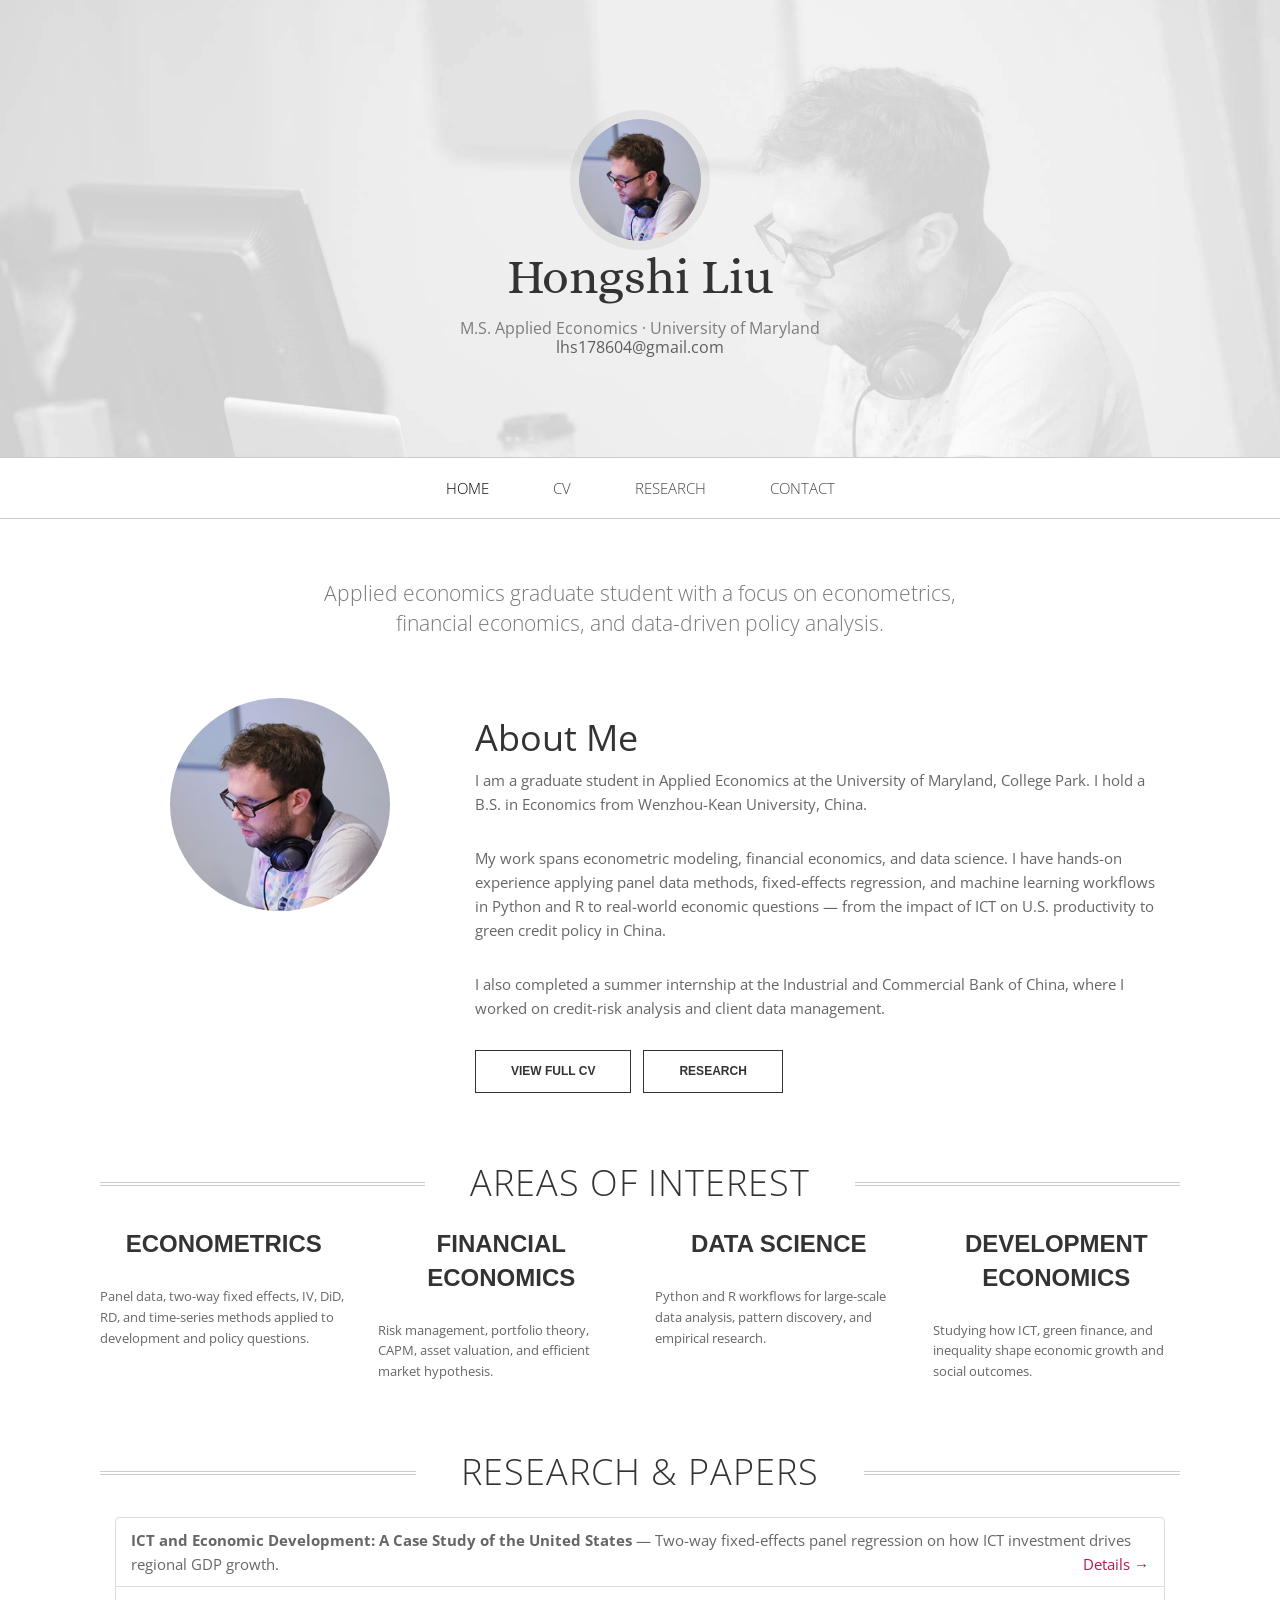
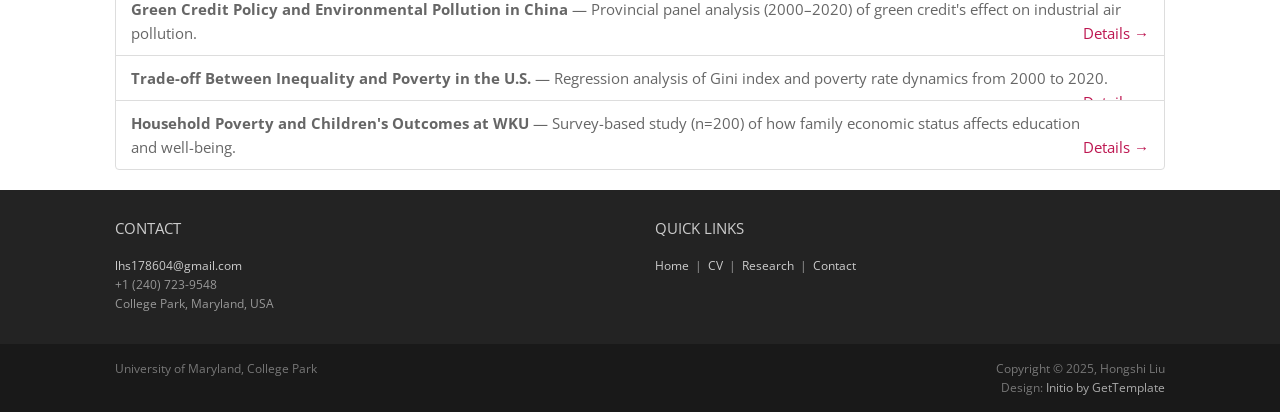
==== Initio/index.html @ 8a99cc48 "Test" ====
<!DOCTYPE html>
<html lang="en">
<head>
	<meta charset="utf-8">
	<meta name="viewport"    content="width=device-width, initial-scale=1.0">
	<meta name="description" content="Hongshi Liu - Applied Economics Student at University of Maryland">
	<meta name="author"      content="Hongshi Liu">

	<title>Hongshi Liu</title>

	<link rel="shortcut icon" href="assets/images/gt_favicon.png">

	<!-- Bootstrap -->
	<link href="https://maxcdn.bootstrapcdn.com/bootstrap/3.4.1/css/bootstrap.min.css" rel="stylesheet">
	<!-- Icons -->
	<link href="https://cdnjs.cloudflare.com/ajax/libs/font-awesome/4.7.0/css/font-awesome.min.css" rel="stylesheet">
	<!-- Fonts -->
	<link rel="stylesheet" href="https://fonts.googleapis.com/css?family=Alice|Open+Sans:400,300,700">
	<!-- Custom styles -->
	<link rel="stylesheet" href="assets/css/styles.css">

	<!--[if lt IE 9]> <script src="assets/js/html5shiv.js"></script> <![endif]-->
</head>
<body class="home">

<header id="header">
	<div id="head" class="parallax" parallax-speed="2">
		<h1 id="logo" class="text-center">
			<img class="img-circle" src="assets/images/guy.jpg" alt="Hongshi Liu">
			<span class="title">Hongshi Liu</span>
			<span class="tagline">M.S. Applied Economics &middot; University of Maryland<br>
				<a href="mailto:lhs178604@gmail.com">lhs178604@gmail.com</a></span>
		</h1>
	</div>

	<nav class="navbar navbar-default navbar-sticky">
		<div class="container-fluid">

			<div class="navbar-header">
				<button type="button" class="navbar-toggle" data-toggle="collapse" data-target="#bs-example-navbar-collapse-1"> <span class="sr-only">Toggle navigation</span> <span class="icon-bar"></span> <span class="icon-bar"></span> <span class="icon-bar"></span> </button>
			</div>

			<div class="navbar-collapse collapse">

				<ul class="nav navbar-nav">
					<li class="active"><a href="index.html">Home</a></li>
					<li><a href="cv.html">CV</a></li>
					<li><a href="research.html">Research</a></li>
					<li><a href="contact.html">Contact</a></li>
				</ul>

			</div><!--/.nav-collapse -->
		</div>
	</nav>
</header>

<main id="main">

	<div class="container">

		<div class="row section topspace">
			<div class="col-md-8 col-md-offset-2">
				<p class="lead text-center text-muted">Applied economics graduate student with a focus on econometrics, financial economics, and data-driven policy analysis.</p>
			</div>
		</div>

		<div class="row section topspace">
			<div class="col-md-4 text-center">
				<img src="assets/images/guy.jpg" alt="Hongshi Liu" class="img-responsive img-circle center-block" style="max-width: 220px; margin-bottom: 20px;">
			</div>
			<div class="col-md-8">
				<h2>About Me</h2>
				<p>I am a graduate student in Applied Economics at the University of Maryland, College Park. I hold a B.S. in Economics from Wenzhou-Kean University, China.</p>
				<p>My work spans econometric modeling, financial economics, and data science. I have hands-on experience applying panel data methods, fixed-effects regression, and machine learning workflows in Python and R to real-world economic questions &mdash; from the impact of ICT on U.S. productivity to green credit policy in China.</p>
				<p>I also completed a summer internship at the Industrial and Commercial Bank of China, where I worked on credit-risk analysis and client data management.</p>
				<p>
					<a href="cv.html" class="btn btn-action">View Full CV</a>&nbsp;&nbsp;
					<a href="research.html" class="btn btn-action">Research</a>
				</p>
			</div>
		</div>

		<div class="row section featured topspace">
			<h2 class="section-title"><span>Areas of Interest</span></h2>
			<div class="row">
				<div class="col-sm-6 col-md-3">
					<h3 class="text-center">Econometrics</h3>
					<p>Panel data, two-way fixed effects, IV, DiD, RD, and time-series methods applied to development and policy questions.</p>
				</div>
				<div class="col-sm-6 col-md-3">
					<h3 class="text-center">Financial Economics</h3>
					<p>Risk management, portfolio theory, CAPM, asset valuation, and efficient market hypothesis.</p>
				</div>
				<div class="col-sm-6 col-md-3">
					<h3 class="text-center">Data Science</h3>
					<p>Python and R workflows for large-scale data analysis, pattern discovery, and empirical research.</p>
				</div>
				<div class="col-sm-6 col-md-3">
					<h3 class="text-center">Development Economics</h3>
					<p>Studying how ICT, green finance, and inequality shape economic growth and social outcomes.</p>
				</div>
			</div>
		</div>

		<div class="row section topspace">
			<h2 class="section-title"><span>Research &amp; Papers</span></h2>
			<div class="col-md-12">
				<ul class="list-group">
					<li class="list-group-item">
						<strong>ICT and Economic Development: A Case Study of the United States</strong> &mdash;
						Two-way fixed-effects panel regression on how ICT investment drives regional GDP growth.
						<a href="research.html" class="pull-right">Details &rarr;</a>
					</li>
					<li class="list-group-item">
						<strong>Green Credit Policy and Environmental Pollution in China</strong> &mdash;
						Provincial panel analysis (2000&ndash;2020) of green credit's effect on industrial air pollution.
						<a href="research.html" class="pull-right">Details &rarr;</a>
					</li>
					<li class="list-group-item">
						<strong>Trade-off Between Inequality and Poverty in the U.S.</strong> &mdash;
						Regression analysis of Gini index and poverty rate dynamics from 2000 to 2020.
						<a href="research.html" class="pull-right">Details &rarr;</a>
					</li>
					<li class="list-group-item">
						<strong>Household Poverty and Children's Outcomes at WKU</strong> &mdash;
						Survey-based study (n=200) of how family economic status affects education and well-being.
						<a href="research.html" class="pull-right">Details &rarr;</a>
					</li>
				</ul>
			</div>
		</div>

	</div>	<!-- /container -->

</main>

<footer id="footer">
	<div class="container">
		<div class="row">
			<div class="col-md-6 widget">
				<h3 class="widget-title">Contact</h3>
				<div class="widget-body">
					<p>
						<a href="mailto:lhs178604@gmail.com">lhs178604@gmail.com</a><br>
						+1 (240) 723-9548<br>
						College Park, Maryland, USA
					</p>
				</div>
			</div>

			<div class="col-md-6 widget">
				<h3 class="widget-title">Quick Links</h3>
				<div class="widget-body">
					<p>
						<a href="index.html">Home</a> &nbsp;|&nbsp;
						<a href="cv.html">CV</a> &nbsp;|&nbsp;
						<a href="research.html">Research</a> &nbsp;|&nbsp;
						<a href="contact.html">Contact</a>
					</p>
				</div>
			</div>

		</div> <!-- /row of widgets -->
	</div>
</footer>

<footer id="underfooter">
	<div class="container">
		<div class="row">

			<div class="col-md-6 widget">
				<div class="widget-body">
					<p>University of Maryland, College Park</p>
				</div>
			</div>

			<div class="col-md-6 widget">
				<div class="widget-body">
					<p class="text-right">
						Copyright &copy; 2025, Hongshi Liu<br>
						Design: <a href="http://www.gettemplate.com" rel="designer">Initio by GetTemplate</a>
					</p>
				</div>
			</div>

		</div> <!-- /row of widgets -->
	</div>
</footer>

<!-- JavaScript libs are placed at the end of the document so the pages load faster -->
<script src="https://code.jquery.com/jquery-1.12.4.min.js"></script>
<script src="https://maxcdn.bootstrapcdn.com/bootstrap/3.4.1/js/bootstrap.min.js"></script>
<script src="assets/js/template.js"></script>
</body>
</html>
---- Initio/assets/css/styles.css ----
html {
  font-size: 100%;
}
body {
  font-size: 15px;
  font-size: 0.9375rem;
  font-family: "Open sans", Helvetica, Arial, sans-serif;
  color: #666666;
  padding: 0;
}
.topspace {
  margin-top: 40px;
}
/*********************************************************************


                            Navigation in header


**********************************************************************/
.navbar {
  border-width: 1px 0;
  -webkit-border-radius: 0;
  -webkit-background-clip: padding-box;
  -moz-border-radius: 0;
  -moz-background-clip: padding;
  border-radius: 0;
  background-clip: padding-box;
  width: 100%;
}
.navbar.stick {
  position: fixed;
  top: 0;
  left: 0;
  opacity: .85;
}
.navbar-collapse {
  -webkit-border-radius: 0;
  -webkit-background-clip: padding-box;
  -moz-border-radius: 0;
  -moz-background-clip: padding;
  border-radius: 0;
  background-clip: padding-box;
  font-family: "Open sans", Helvetica, Arial, sans-serif;
  font-weight: 300;
  text-transform: uppercase;
}
.navbar-collapse .navbar-nav {
  float: none;
  margin: 0 auto;
  text-align: center;
}
.navbar-collapse .navbar-nav > li {
  float: none;
  display: inline-block;
}
.navbar-collapse .navbar-nav > li > a {
  padding: 20px 30px;
}
.dropdown ul.dropdown-menu {
  top: 85%;
  text-align: left;
}
.dropdown ul.dropdown-menu > li > a {
  padding: 5px 30px;
}
.navbar-default {
  background-color: #ffffff;
  border-color: #cccccc;
}
.navbar-default .navbar-nav > li > a {
  color: #454545;
}
.navbar-default .navbar-nav > li > a:hover,
.navbar-default .navbar-nav > li > a:focus {
  color: #000000;
  background-color: #ffffff;
}
.navbar-default .navbar-nav > .active > a,
.navbar-default .navbar-nav > .active > a:hover,
.navbar-default .navbar-nav > .active > a:focus {
  color: #000000;
  background-color: #ffffff;
}
.navbar-default .dropdown ul.dropdown-menu > li > a {
  color: #454545;
}
.navbar-default .dropdown ul.dropdown-menu > li > a:hover {
  background-color: #eeeeee;
  color: #000000;
}
.navbar-default .navbar-toggle {
  border-color: #666666;
}
.navbar-default .navbar-toggle:hover,
.navbar-default .navbar-toggle:focus {
  background-color: #ffffff;
}
.navbar-default .navbar-toggle .icon-bar {
  background-color: #333333;
}
.navbar-default .navbar-collapse,
.navbar-default .navbar-form {
  border-color: #cccccc;
}
.navbar-default .navbar-nav > .open > a,
.navbar-default .navbar-nav > .open > a:hover,
.navbar-default .navbar-nav > .open > a:focus {
  background-color: #ffffff;
  color: #000000;
}
/****************************************************************************************


                                     Sidebar special Nav


*****************************************************************************************/
.nav-side {
  font-size: 24px;
  font-size: 1.5rem;
  font-weight: 300;
  margin-top: -0.37em;
}
.nav-side > li > a {
  padding-top: 5px;
  padding-bottom: 5px;
  color: #f392b4;
}
.nav-side > li > a:hover {
  color: #bd1550;
  background: none;
}
.nav-side > li.active > a {
  color: #bd1550;
}
/*********************************************************************


                                TYPOGRAPHY


**********************************************************************/
p {
  line-height: 1.6em;
  margin: 0 0 30px 0;
}
ul,
ol {
  line-height: 1.6em;
  margin: 0 0 30px 0;
}
blockquote {
  padding: 10px 20px;
  margin: 0 0 30px;
  border-left: 5px solid #eee;
}
h1,
h2,
h3,
h4,
h5,
h6,
.h1,
.h2,
.h3,
.h4,
.h5,
.h6 {
  font-family: "Open sans", Helvetica, Arial, sans-serif;
  font-weight: 400;
  color: #333333;
}
h1 {
  font-size: 40px;
  font-size: 2.5rem;
}
h2 {
  font-size: 36px;
  font-size: 2.25rem;
}
h3 {
  font-size: 30px;
  font-size: 1.875rem;
}
h4 {
  font-size: 24px;
  font-size: 1.5rem;
}
h5 {
  font-size: 20px;
  font-size: 1.25rem;
}
a {
  color: #bd1550;
}
a:hover {
  color: #e93675;
}
.lead {
  font-weight: 300;
  font-size: 21px;
  font-size: 1.3125rem;
}
.text-msg {
  line-height: 1.7em;
  color: #b3b3b3;
  font-weight: 300;
  text-transform: capitalize;
  margin-top: -0.23em;
}
.size-auto,
.size-full,
.size-large,
.size-medium,
.size-thumbnail {
  max-width: 100%;
  height: auto;
}
/*********************************************************************


                                HEADER


**********************************************************************/
#head {
  background: #f4f4f4 url(../images/bg_head.jpg) top center;
  background-size: cover;
  color: #7C7C7C;
  padding: 30px 0 35px 0;
}
#head img.img-circle {
  display: block;
  width: 140px;
  height: 140px;
  overflow: hidden;
  border: 9px solid rgba(0, 0, 0, 0.05);
  margin: 0 auto;
}
#head .title {
  font-family: Alice, Georgia, serif;
  font-size: 49px;
  font-size: 3.0625rem;
}
#head .title a {
  text-decoration: none;
  color: #333333;
}
#head .tagline {
  display: block;
  font-size: 14px;
  font-size: 0.875rem;
  line-height: 1.2em;
  color: #7C7C7C;
  margin: 5px 0 0;
}
#head .tagline b {
  font-weight: normal;
}
#head .tagline a {
  color: #5E5E5E;
}
.home #head {
  padding: 90px 0;
}
.home #head .title {
  font-size: 49px;
  font-size: 3.0625rem;
}
.home #head .tagline {
  font-size: 16px;
  font-size: 1rem;
  margin: 15px 0 0;
}
/*********************************************************************


                                CONTENT


**********************************************************************/
img {
  max-width: 100%;
}
.btn {
  font-size: 12px;
  font-size: 0.75rem;
  text-decoration: none;
  text-transform: uppercase;
  font-family: "Helvetica Neue", Helvetica, Arial, sans-serif;
  color: #333;
  -webkit-border-radius: 0px;
  -webkit-background-clip: padding-box;
  -moz-border-radius: 0px;
  -moz-background-clip: padding;
  border-radius: 0px;
  background-clip: padding-box;
  -webkit-transition-property: all;
  -moz-transition-property: all;
  -o-transition-property: all;
  -ms-transition-property: all;
  transition-property: all;
  -webkit-transition-duration: 0.2s;
  -moz-transition-duration: 0.2s;
  -o-transition-duration: 0.2s;
  transition-duration: 0.2s;
  border: 0 none;
  padding: 12px 35px;
  text-shadow: 0 1px 0px #780d33;
}
.btn-primary {
  color: #fff;
  background-color: #bd1550;
}
.btn-primary:hover,
.btn-primary:focus,
.btn-primary:active,
.btn-primary.active {
  color: #fff;
  background-color: #e61f65;
}
.btn-action {
  font-weight: bold;
  background: transparent!important;
  border: 1px solid #333;
  text-shadow: none;
}
.btn-action:hover,
.btn-action:focus,
.btn-action:active,
.btn-action.active {
  color: #bd1550;
  border-color: #bd1550;
}
.btn-lg {
  padding: 15px 60px;
  font-size: 12px;
  line-height: 1.33;
  font-weight: bold;
}
.panel-cta {
  box-shadow: 0 0 0 1px #e1e1e1, 0 0 0 3px #fff, 0 0 0 4px #e1e1e1;
  background: #f3f3f3;
  -webkit-border-radius: 0;
  -webkit-background-clip: padding-box;
  -moz-border-radius: 0;
  -moz-background-clip: padding;
  border-radius: 0;
  background-clip: padding-box;
}
.panel-cta p,
.panel-cta h3,
.panel-cta h4,
.panel-cta h5,
.panel-cta h6 {
  margin: 0;
}
.panel-cta .panel-body {
  padding: 35px;
}
/* Section - Featured */
.featured {
  font-size: 13px;
  font-size: 0.8125rem;
}
.featured h3 {
  font-weight: bold;
  font-family: "Helvetica Neue", Helvetica, Arial, sans-serif;
  font-size: 24px;
  font-size: 1.5rem;
  text-transform: uppercase;
  line-height: 1.4em;
  vertical-align: middle;
  margin: 0 0 25px 0;
}
/* Section - Recent works */
.thumbnails {
  padding: 0;
}
.thumbnails li {
  margin-bottom: 30px;
}
.thumbnails .details {
  display: block;
  text-align: center;
  font-size: 12px;
  font-size: 0.75rem;
}
.thumbnail {
  display: block;
  -webkit-border-radius: 0;
  -webkit-background-clip: padding-box;
  -moz-border-radius: 0;
  -moz-background-clip: padding;
  border-radius: 0;
  background-clip: padding-box;
  border: 0 none;
  margin-bottom: 10px;
  padding: 0;
  text-align: center;
  text-decoration: none;
  color: #333;
}
.thumbnail .img {
  display: block;
  width: 100%;
  overflow: hidden;
  height: 180px;
  margin: 0 0 20px;
  position: relative;
}
.thumbnail .title {
  text-transform: uppercase;
  margin: 0 2em;
  display: block;
  text-indent: 0;
}
.thumbnail .cover {
  position: absolute;
  display: block;
  opacity: 0;
  width: 100%;
  height: 180px;
  background-color: rgba(255, 255, 255, 0.8);
  -webkit-transition-property: all;
  -moz-transition-property: all;
  -o-transition-property: all;
  -ms-transition-property: all;
  transition-property: all;
  -webkit-transition-duration: 550ms;
  -moz-transition-duration: 550ms;
  -o-transition-duration: 550ms;
  transition-duration: 550ms;
}
.thumbnail .cover .more {
  position: absolute;
  bottom: 15px;
  right: 0;
  height: 32px;
  line-height: 32px;
  padding: 0 20px;
  -webkit-border-radius: 1px 0 0 1px;
  -webkit-background-clip: padding-box;
  -moz-border-radius: 1px 0 0 1px;
  -moz-background-clip: padding;
  border-radius: 1px 0 0 1px;
  background-clip: padding-box;
  font-size: 12px;
  font-size: 0.75rem;
  text-transform: uppercase;
  text-shadow: 0 1px 0px #780d33;
  background: #bd1550;
  color: white;
}
.thumbnail img {
  width: 100%;
  position: absolute;
  top: 0;
  left: 0;
}
.thumbnail:hover {
  color: #333;
  text-decoration: none;
}
.thumbnail:hover img {
  -webkit-filter: saturate(0%);
}
.thumbnail:hover .cover {
  opacity: 1;
}
/* pagination */
.pagination > li > a {
  color: #808080;
  border: 0 none;
  font-size: 20px;
  font-size: 1.25rem;
  font-family: Georgia, serif;
}
.pagination > li > a:hover {
  color: #000000;
  background: none;
}
.pagination > li.active > a {
  color: #333333;
  background: none;
}
.pagination > li.active > a:hover {
  color: #000000;
  background: none;
}
/*********************************************************************


                                 BLOG


**********************************************************************/
.section-title,
.entry-title {
  display: block;
  width: 100%;
  overflow: hidden;
  margin: 0px 0 25px;
  text-align: center;
  font-weight: 300;
  text-transform: uppercase;
  font-size: 36px;
  font-size: 2.25rem;
  letter-spacing: 1px;
}
.section-title a,
.entry-title a {
  color: #333333;
}
.section-title span,
.entry-title span {
  display: inline-block;
  position: relative;
}
.section-title span:before,
.entry-title span:before,
.section-title span:after,
.entry-title span:after {
  content: "";
  position: absolute;
  height: 4px;
  top: .53em;
  width: 400%;
  border-bottom: 1px solid #ccc;
  border-top: 1px solid #ccc;
}
.section-title span:before,
.entry-title span:before {
  right: 100%;
  margin-right: 45px;
}
.section-title span:after,
.entry-title span:after {
  left: 100%;
  margin-left: 45px;
}
.entry-header .entry-meta {
  text-align: center;
  font-family: Georgia, serif;
  font-size: 18px;
  font-size: 1.125rem;
  font-style: italic;
  font-weight: normal;
  color: #a5a5a5;
  margin: 0 0 15px 0;
}
.entry-header .entry-meta a {
  color: #a5a5a5;
}
.entry-content {
  margin: 0 0 60px 0;
}
.entry-content h2 {
  line-height: 1.2;
  font-size: 30px;
  font-size: 1.875rem;
  padding-top: 20px;
  margin-bottom: 20px;
}
.meta-nav,
.more-link {
  font-family: Georgia, serif;
  font-style: italic;
  font-weight: bold;
  color: #666666;
  text-decoration: none;
}
.meta-nav:hover,
.more-link:hover {
  color: #333333;
  text-decoration: underline;
}
.more-link {
  display: block;
  width: 100%;
  text-align: right;
}
/* Posts navigation */
#nav-below {
  position: fixed;
  top: 48%;
}
#nav-below .meta-nav {
  display: block;
  padding: 27px 7px;
  background: #444;
  color: #fff;
  -webkit-border-radius: 3px;
  -webkit-background-clip: padding-box;
  -moz-border-radius: 3px;
  -moz-background-clip: padding;
  border-radius: 3px;
  background-clip: padding-box;
  font-family: "Open sans", Helvetica, Arial, sans-serif;
  font-style: normal;
  font-weight: normal;
  text-decoration: none;
  opacity: 0.2;
}
#nav-below .meta-nav:hover {
  text-decoration: none;
  color: #333;
}
#nav-below .nav-next {
  position: fixed;
  right: -3px;
}
#nav-below .nav-previous {
  position: fixed;
  left: -3px;
}
#nav-below b {
  display: none;
}
footer.entry-meta {
  border-top: 1px solid #ccc;
  border-bottom: 1px solid #ccc;
  margin: 0 0 35px 0;
  padding: 2px 0;
  color: #888888;
  font-size: 12px;
  font-size: 0.75rem;
}
footer.entry-meta a {
  color: #333333;
}
footer.entry-meta .meta-in {
  border-top: 1px solid #ccc;
  border-bottom: 1px solid #ccc;
  padding: 10px 0;
}
.page-header {
  padding-bottom: 0;
  margin: 0;
  border-bottom: none;
  text-align: left;
}
.page-header .page-title {
  margin-top: 0;
  margin-bottom: 30px;
}
/*********************************************************************


                                COMMENTS


**********************************************************************/
#comments {
  font-size: 13px;
  font-size: 0.8125rem;
}
#comments .comments-title {
  margin: 0 0 5px 0;
}
#comments .leave-comment {
  display: block;
  margin: 0 0 40px 0;
}
#comments ul,
#comments ol {
  margin: 0;
  padding: 0;
}
#comments .comment {
  margin: 0;
  padding: 0;
  list-style: none;
  clear: both;
}
#comments .comments-title {
  text-shadow: none;
  margin-bottom: 0;
}
#comments .avatar {
  float: left;
  width: 70px;
  height: 70px;
  margin-bottom: 30px;
  border: 5px solid #eeeeee;
  -webkit-border-radius: 50%;
  -webkit-background-clip: padding-box;
  -moz-border-radius: 50%;
  -moz-background-clip: padding;
  border-radius: 50%;
  background-clip: padding-box;
}
#comments .children {
  margin: 0 0 0 90px;
}
#comments .comment-meta {
  margin: 0 0 0 90px;
}
#comments .comment-meta a {
  color: #333333;
}
#comments .comment-meta a:hover {
  color: #bd1550;
}
#comments .comment-meta .author {
  margin: 0 20px 0 0;
  font-weight: bold;
}
#comments .comment-meta .date {
  margin: 0 20px 0 0;
}
#comments .comment-meta .date a {
  color: #666666;
}
#comments .comment-meta .reply {
  float: right;
}
#comments .comment-body {
  margin: 0 0 35px 90px;
}
.comment-navigation {
  width: 100%;
  border-top: 1px solid #ccc;
  padding: 2px 0 0 0;
}
.comment-navigation .nav-content {
  border-top: 1px solid #ccc;
  width: 100%;
  padding: 10px 0 0 0;
}
.comment-navigation .nav-previous {
  float: left;
  width: 50%;
}
.comment-navigation .nav-next {
  float: right;
  width: 50%;
  text-align: right;
}
#respond {
  margin: 55px 0 0 0;
}
/*********************************************************************


                                FOOTER


**********************************************************************/
#footer {
  background: #232323;
  padding: 30px 0 0 0;
  font-size: 12px;
  color: #999;
}
#footer a {
  color: #ccc;
}
#footer a:hover {
  color: #fff;
}
#footer h3.widget-title {
  font-size: 15px;
  font-size: 0.9375rem;
  text-transform: uppercase;
  color: #ccc;
  margin: 0 0 20px;
}
#underfooter {
  background: #191919;
  padding: 15px 0;
  color: #777;
  font-size: 12px;
}
#underfooter a {
  color: #aaa;
}
#underfooter a:hover {
  color: #fff;
}
#underfooter p {
  margin: 0;
}
.follow-me-icons {
  font-size: 30px;
}
.follow-me-icons i {
  float: left;
  margin: 0 10px 0 0;
}
/* Max page width
/////////////////////////////////////////////////////////////////////*/
@media (min-width: 1200px) {
  .container {
    max-width: 1080px;
  }
}
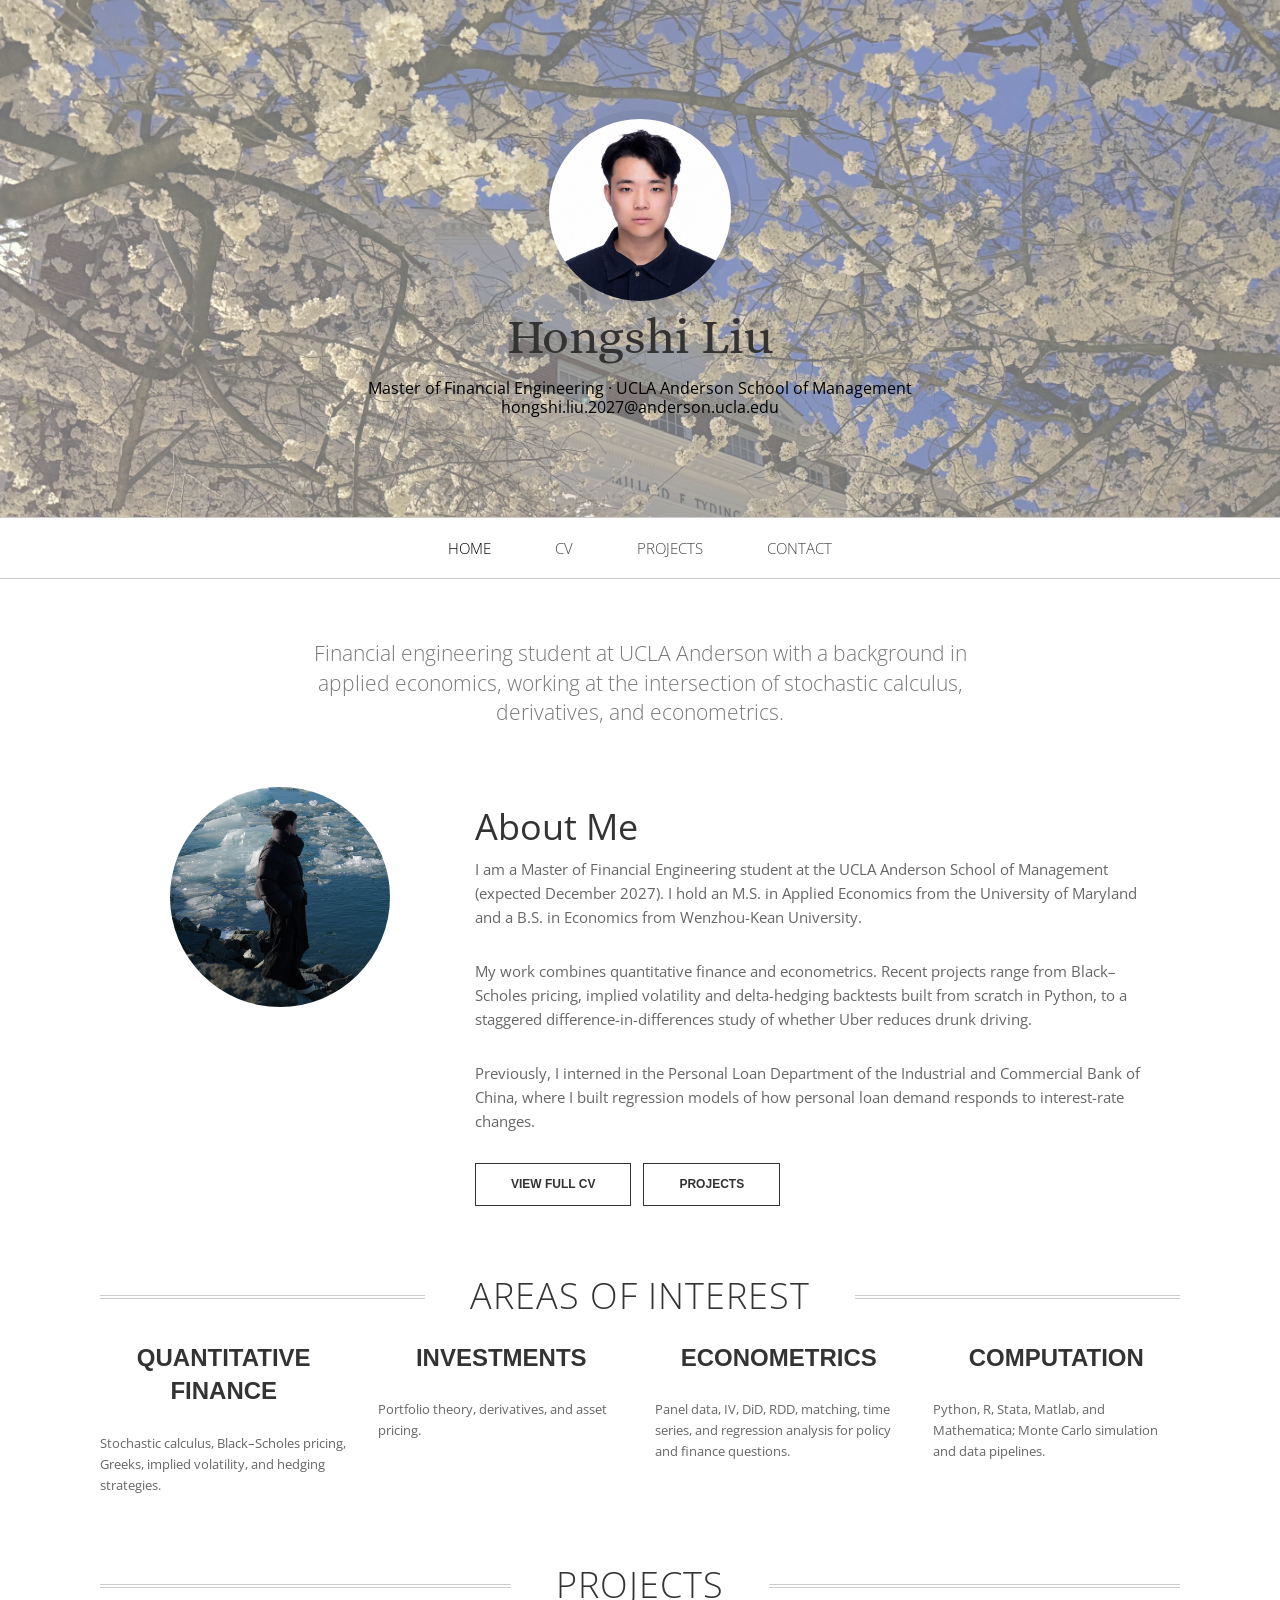
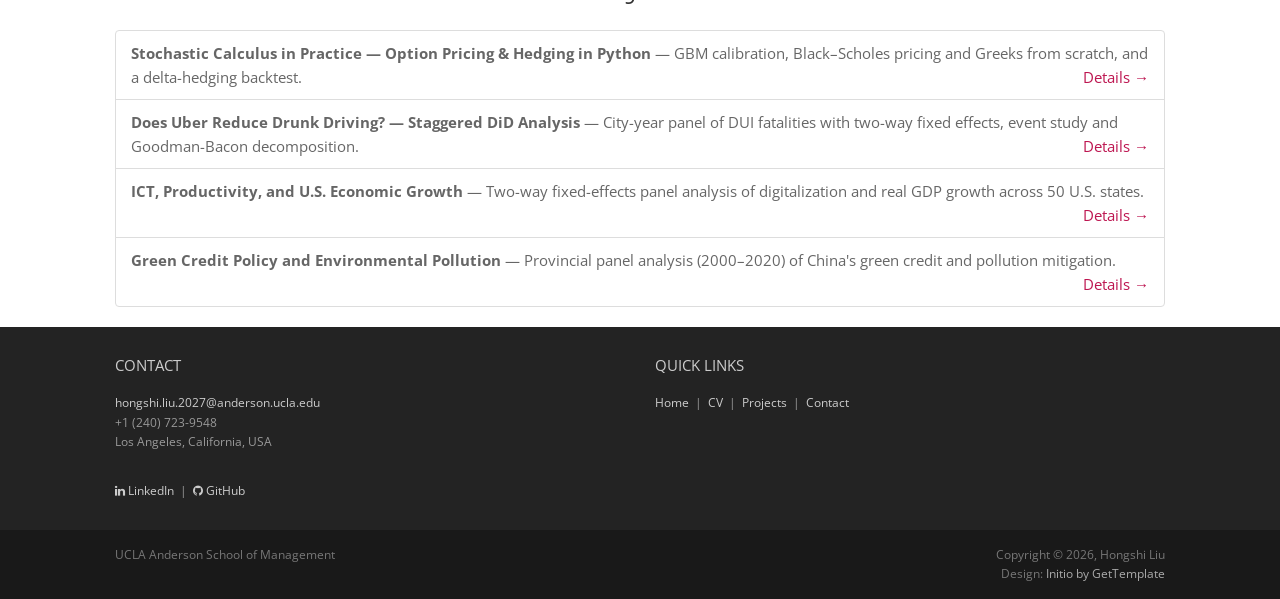
==== commit c9792e41: "Update site for new program: new headshot and reumse content" ====
--- a/Initio/index.html
+++ b/Initio/index.html
@@ -3,7 +3,7 @@
 <head>
 	<meta charset="utf-8">
 	<meta name="viewport"    content="width=device-width, initial-scale=1.0">
-	<meta name="description" content="Hongshi Liu - Applied Economics Student at University of Maryland">
+	<meta name="description" content="Hongshi Liu - Master of Financial Engineering student at UCLA Anderson School of Management">
 	<meta name="author"      content="Hongshi Liu">
 
 	<title>Hongshi Liu</title>
@@ -26,10 +26,10 @@
 <header id="header">
 	<div id="head" class="parallax" parallax-speed="2">
 		<h1 id="logo" class="text-center">
-			<img class="img-circle" src="assets/images/guy.jpg" alt="Hongshi Liu">
+			<img class="img-circle" src="assets/images/avatar.jpg" alt="Hongshi Liu">
 			<span class="title">Hongshi Liu</span>
-			<span class="tagline">M.S. Applied Economics &middot; University of Maryland<br>
-				<a href="mailto:lhs178604@gmail.com">lhs178604@gmail.com</a></span>
+			<span class="tagline">Master of Financial Engineering &middot; UCLA Anderson School of Management<br>
+				<a href="mailto:hongshi.liu.2027@anderson.ucla.edu">hongshi.liu.2027@anderson.ucla.edu</a></span>
 		</h1>
 	</div>
 
@@ -45,7 +45,7 @@
 				<ul class="nav navbar-nav">
 					<li class="active"><a href="index.html">Home</a></li>
 					<li><a href="cv.html">CV</a></li>
-					<li><a href="research.html">Research</a></li>
+					<li><a href="research.html">Projects</a></li>
 					<li><a href="contact.html">Contact</a></li>
 				</ul>
 
@@ -60,22 +60,22 @@
 
 		<div class="row section topspace">
 			<div class="col-md-8 col-md-offset-2">
-				<p class="lead text-center text-muted">Applied economics graduate student with a focus on econometrics, financial economics, and data-driven policy analysis.</p>
+				<p class="lead text-center text-muted">Financial engineering student at UCLA Anderson with a background in applied economics, working at the intersection of stochastic calculus, derivatives, and econometrics.</p>
 			</div>
 		</div>
 
 		<div class="row section topspace">
 			<div class="col-md-4 text-center">
-				<img src="assets/images/guy.jpg" alt="Hongshi Liu" class="img-responsive img-circle center-block" style="max-width: 220px; margin-bottom: 20px;">
+				<img src="assets/images/about_me.jpg" alt="Hongshi Liu" class="img-responsive img-circle center-block" style="max-width: 220px; margin-bottom: 20px;">
 			</div>
 			<div class="col-md-8">
 				<h2>About Me</h2>
-				<p>I am a graduate student in Applied Economics at the University of Maryland, College Park. I hold a B.S. in Economics from Wenzhou-Kean University, China.</p>
-				<p>My work spans econometric modeling, financial economics, and data science. I have hands-on experience applying panel data methods, fixed-effects regression, and machine learning workflows in Python and R to real-world economic questions &mdash; from the impact of ICT on U.S. productivity to green credit policy in China.</p>
-				<p>I also completed a summer internship at the Industrial and Commercial Bank of China, where I worked on credit-risk analysis and client data management.</p>
+				<p>I am a Master of Financial Engineering student at the UCLA Anderson School of Management (expected December 2027). I hold an M.S. in Applied Economics from the University of Maryland and a B.S. in Economics from Wenzhou-Kean University.</p>
+				<p>My work combines quantitative finance and econometrics. Recent projects range from Black&ndash;Scholes pricing, implied volatility and delta-hedging backtests built from scratch in Python, to a staggered difference-in-differences study of whether Uber reduces drunk driving.</p>
+				<p>Previously, I interned in the Personal Loan Department of the Industrial and Commercial Bank of China, where I built regression models of how personal loan demand responds to interest-rate changes.</p>
 				<p>
 					<a href="cv.html" class="btn btn-action">View Full CV</a>&nbsp;&nbsp;
-					<a href="research.html" class="btn btn-action">Research</a>
+					<a href="research.html" class="btn btn-action">Projects</a>
 				</p>
 			</div>
 		</div>
@@ -84,47 +84,47 @@
 			<h2 class="section-title"><span>Areas of Interest</span></h2>
 			<div class="row">
 				<div class="col-sm-6 col-md-3">
-					<h3 class="text-center">Econometrics</h3>
-					<p>Panel data, two-way fixed effects, IV, DiD, RD, and time-series methods applied to development and policy questions.</p>
+					<h3 class="text-center">Quantitative Finance</h3>
+					<p>Stochastic calculus, Black&ndash;Scholes pricing, Greeks, implied volatility, and hedging strategies.</p>
 				</div>
 				<div class="col-sm-6 col-md-3">
-					<h3 class="text-center">Financial Economics</h3>
-					<p>Risk management, portfolio theory, CAPM, asset valuation, and efficient market hypothesis.</p>
+					<h3 class="text-center">Investments</h3>
+					<p>Portfolio theory, derivatives, and asset pricing.</p>
 				</div>
 				<div class="col-sm-6 col-md-3">
-					<h3 class="text-center">Data Science</h3>
-					<p>Python and R workflows for large-scale data analysis, pattern discovery, and empirical research.</p>
+					<h3 class="text-center">Econometrics</h3>
+					<p>Panel data, IV, DiD, RDD, matching, time series, and regression analysis for policy and finance questions.</p>
 				</div>
 				<div class="col-sm-6 col-md-3">
-					<h3 class="text-center">Development Economics</h3>
-					<p>Studying how ICT, green finance, and inequality shape economic growth and social outcomes.</p>
+					<h3 class="text-center">Computation</h3>
+					<p>Python, R, Stata, Matlab, and Mathematica; Monte Carlo simulation and data pipelines.</p>
 				</div>
 			</div>
 		</div>
 
 		<div class="row section topspace">
-			<h2 class="section-title"><span>Research &amp; Papers</span></h2>
+			<h2 class="section-title"><span>Projects</span></h2>
 			<div class="col-md-12">
 				<ul class="list-group">
-					<li class="list-group-item">
-						<strong>ICT and Economic Development: A Case Study of the United States</strong> &mdash;
-						Two-way fixed-effects panel regression on how ICT investment drives regional GDP growth.
-						<a href="research.html" class="pull-right">Details &rarr;</a>
+					<li class="list-group-item clearfix">
+						<strong>Stochastic Calculus in Practice &mdash; Option Pricing &amp; Hedging in Python</strong> &mdash;
+						GBM calibration, Black&ndash;Scholes pricing and Greeks from scratch, and a delta-hedging backtest.
+						<a href="research.html#stochastic-calculus" class="pull-right">Details &rarr;</a>
 					</li>
-					<li class="list-group-item">
-						<strong>Green Credit Policy and Environmental Pollution in China</strong> &mdash;
-						Provincial panel analysis (2000&ndash;2020) of green credit's effect on industrial air pollution.
-						<a href="research.html" class="pull-right">Details &rarr;</a>
+					<li class="list-group-item clearfix">
+						<strong>Does Uber Reduce Drunk Driving? &mdash; Staggered DiD Analysis</strong> &mdash;
+						City-year panel of DUI fatalities with two-way fixed effects, event study and Goodman-Bacon decomposition.
+						<a href="research.html#uber-drunk-driving" class="pull-right">Details &rarr;</a>
 					</li>
-					<li class="list-group-item">
-						<strong>Trade-off Between Inequality and Poverty in the U.S.</strong> &mdash;
-						Regression analysis of Gini index and poverty rate dynamics from 2000 to 2020.
-						<a href="research.html" class="pull-right">Details &rarr;</a>
+					<li class="list-group-item clearfix">
+						<strong>ICT, Productivity, and U.S. Economic Growth</strong> &mdash;
+						Two-way fixed-effects panel analysis of digitalization and real GDP growth across 50 U.S. states.
+						<a href="research.html#ict-growth" class="pull-right">Details &rarr;</a>
 					</li>
-					<li class="list-group-item">
-						<strong>Household Poverty and Children's Outcomes at WKU</strong> &mdash;
-						Survey-based study (n=200) of how family economic status affects education and well-being.
-						<a href="research.html" class="pull-right">Details &rarr;</a>
+					<li class="list-group-item clearfix">
+						<strong>Green Credit Policy and Environmental Pollution</strong> &mdash;
+						Provincial panel analysis (2000&ndash;2020) of China's green credit and pollution mitigation.
+						<a href="research.html#green-credit" class="pull-right">Details &rarr;</a>
 					</li>
 				</ul>
 			</div>
@@ -141,9 +141,13 @@
 				<h3 class="widget-title">Contact</h3>
 				<div class="widget-body">
 					<p>
-						<a href="mailto:lhs178604@gmail.com">lhs178604@gmail.com</a><br>
+						<a href="mailto:hongshi.liu.2027@anderson.ucla.edu">hongshi.liu.2027@anderson.ucla.edu</a><br>
 						+1 (240) 723-9548<br>
-						College Park, Maryland, USA
+						Los Angeles, California, USA
+					</p>
+					<p>
+						<a href="https://www.linkedin.com/in/hongshi-liu"><i class="fa fa-linkedin"></i> LinkedIn</a> &nbsp;|&nbsp;
+						<a href="https://github.com/nitricmaster"><i class="fa fa-github"></i> GitHub</a>
 					</p>
 				</div>
 			</div>
@@ -154,7 +158,7 @@
 					<p>
 						<a href="index.html">Home</a> &nbsp;|&nbsp;
 						<a href="cv.html">CV</a> &nbsp;|&nbsp;
-						<a href="research.html">Research</a> &nbsp;|&nbsp;
+						<a href="research.html">Projects</a> &nbsp;|&nbsp;
 						<a href="contact.html">Contact</a>
 					</p>
 				</div>
@@ -170,14 +174,14 @@
 
 			<div class="col-md-6 widget">
 				<div class="widget-body">
-					<p>University of Maryland, College Park</p>
+					<p>UCLA Anderson School of Management</p>
 				</div>
 			</div>
 
 			<div class="col-md-6 widget">
 				<div class="widget-body">
 					<p class="text-right">
-						Copyright &copy; 2025, Hongshi Liu<br>
+						Copyright &copy; 2026, Hongshi Liu<br>
 						Design: <a href="http://www.gettemplate.com" rel="designer">Initio by GetTemplate</a>
 					</p>
 				</div>
--- a/Initio/assets/css/styles.css
+++ b/Initio/assets/css/styles.css
@@ -33,6 +33,7 @@
   top: 0;
   left: 0;
   opacity: .85;
+  z-index: 1000;
 }
 .navbar-collapse {
   -webkit-border-radius: 0;
@@ -225,16 +226,31 @@
 
 **********************************************************************/
 #head {
-  background: #f4f4f4 url(../images/bg_head.jpg) top center;
+  background: #f4f4f4 url(../images/bg_umd.jpg) center center;
   background-size: cover;
+  background-repeat: no-repeat;
   color: #7C7C7C;
   padding: 30px 0 35px 0;
+  position: relative;
+}
+#head::before {
+  content: '';
+  position: absolute;
+  top: 0; left: 0; right: 0; bottom: 0;
+  background: rgba(255, 255, 255, 0.45);
+  z-index: 0;
+}
+#head h1 {
+  position: relative;
+  z-index: 1;
 }
 #head img.img-circle {
   display: block;
-  width: 140px;
-  height: 140px;
+  width: 200px;
+  height: 200px;
   overflow: hidden;
+  object-fit: cover;
+  object-position: center top;
   border: 9px solid rgba(0, 0, 0, 0.05);
   margin: 0 auto;
 }
@@ -245,21 +261,21 @@
 }
 #head .title a {
   text-decoration: none;
-  color: #333333;
+  color: #000000;
 }
 #head .tagline {
   display: block;
   font-size: 14px;
   font-size: 0.875rem;
   line-height: 1.2em;
-  color: #7C7C7C;
+  color: #000000;
   margin: 5px 0 0;
 }
 #head .tagline b {
   font-weight: normal;
 }
 #head .tagline a {
-  color: #5E5E5E;
+  color: #000000;
 }
 .home #head {
   padding: 90px 0;
